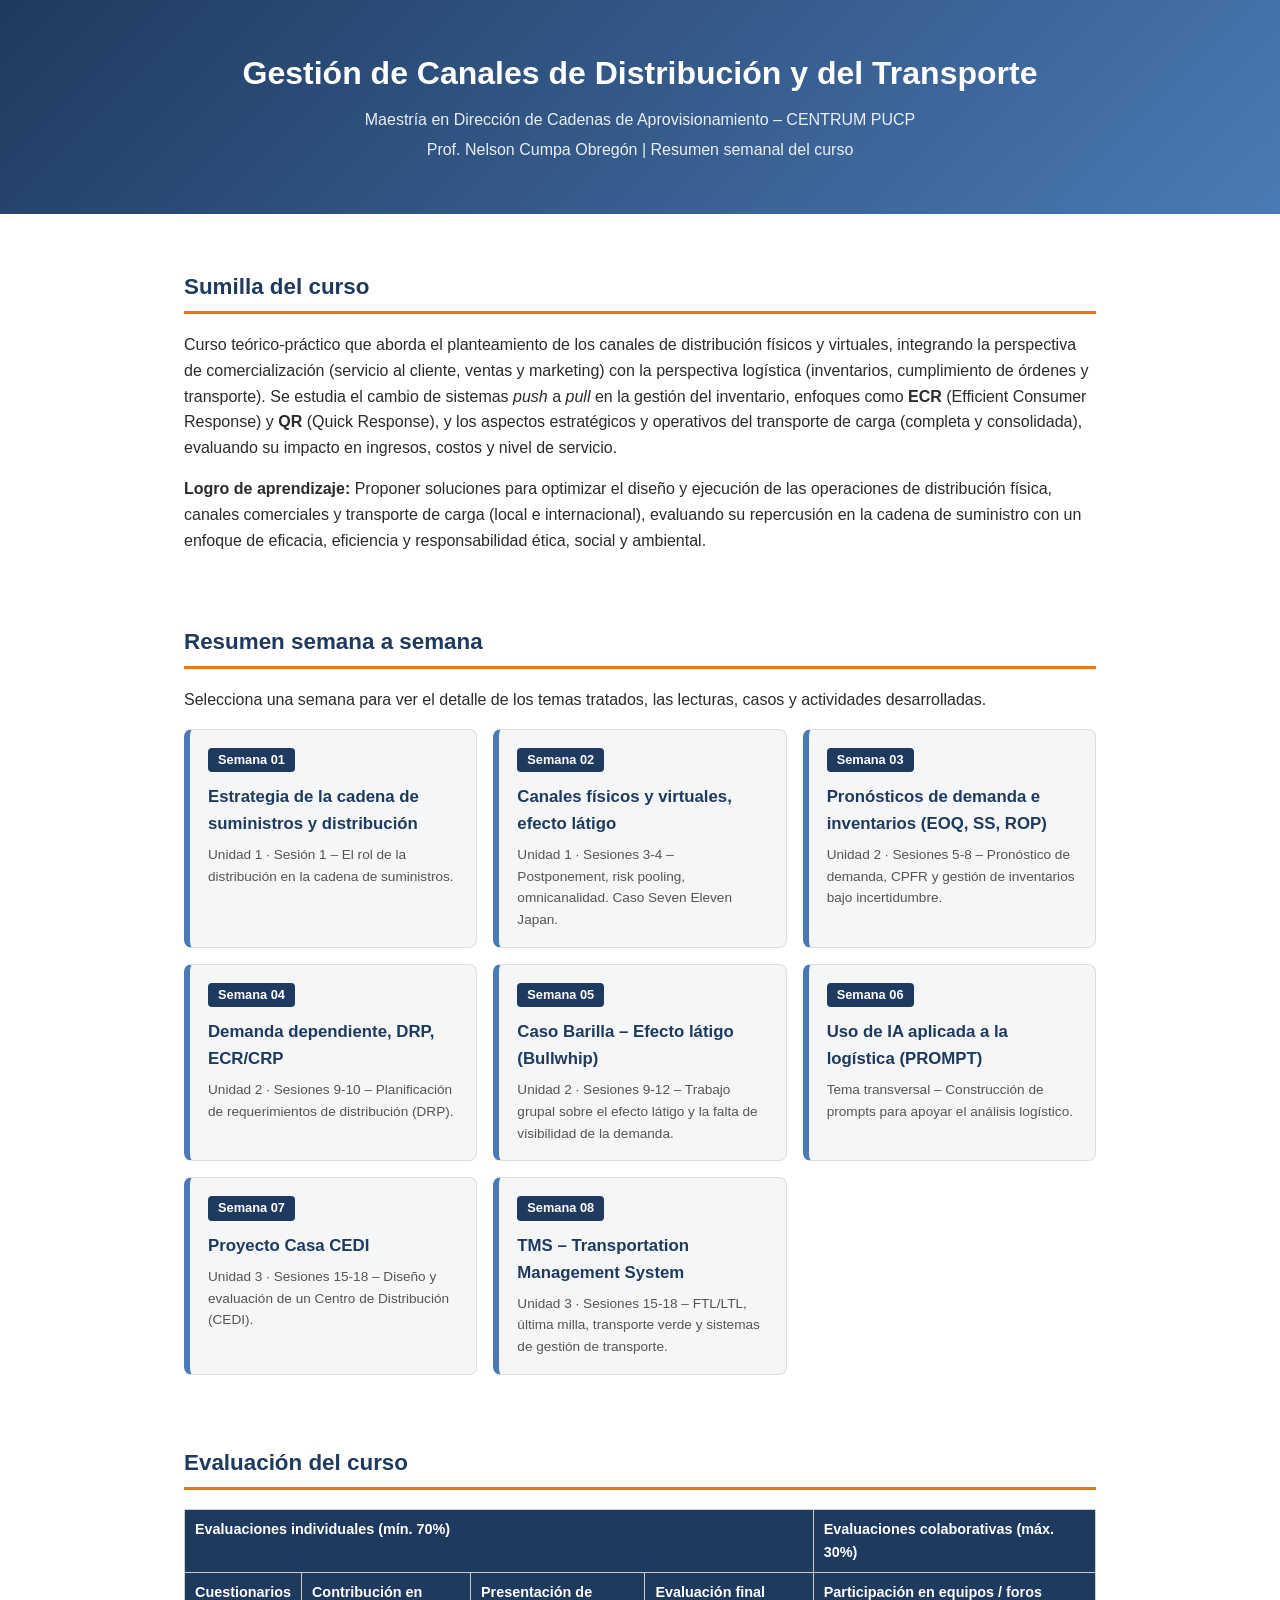
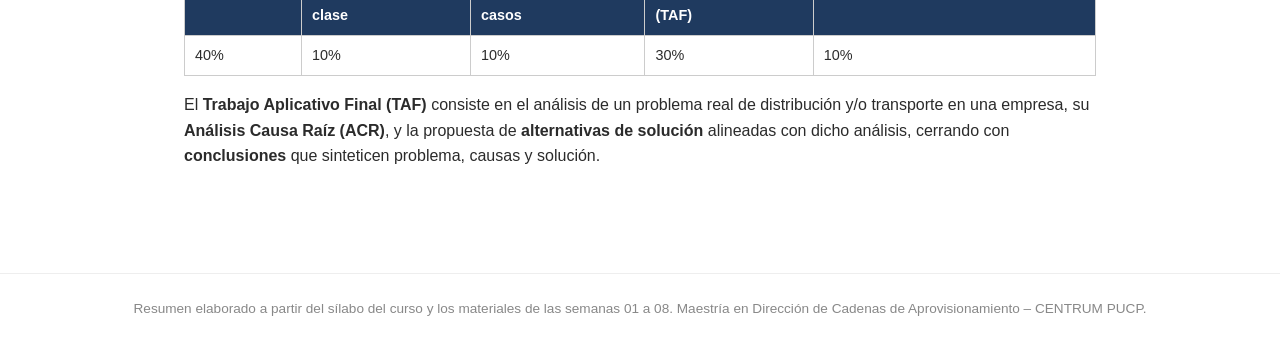
==== index.html @ 8bedac2d "Crear sitio de resumen semanal del curso (semanas 01-08) Página inicial con sumilla y enlaces a cada" ====
<!DOCTYPE html>
<html lang="es">
<head>
<meta charset="UTF-8">
<meta name="viewport" content="width=device-width, initial-scale=1.0">
<title>Gestión de Canales de Distribución y del Transporte – Resumen semanal</title>
<link rel="stylesheet" href="assets/style.css">
</head>
<body>

<header>
  <h1>Gestión de Canales de Distribución y del Transporte</h1>
  <p>Maestría en Dirección de Cadenas de Aprovisionamiento – CENTRUM PUCP</p>
  <p>Prof. Nelson Cumpa Obregón | Resumen semanal del curso</p>
</header>

<main>

<section id="sumilla">
  <h2>Sumilla del curso</h2>
  <p>
    Curso teórico-práctico que aborda el planteamiento de los canales de distribución físicos
    y virtuales, integrando la perspectiva de comercialización (servicio al cliente, ventas y
    marketing) con la perspectiva logística (inventarios, cumplimiento de órdenes y transporte).
    Se estudia el cambio de sistemas <em>push</em> a <em>pull</em> en la gestión del inventario,
    enfoques como <strong>ECR</strong> (Efficient Consumer Response) y <strong>QR</strong>
    (Quick Response), y los aspectos estratégicos y operativos del transporte de carga
    (completa y consolidada), evaluando su impacto en ingresos, costos y nivel de servicio.
  </p>
  <p><strong>Logro de aprendizaje:</strong> Proponer soluciones para optimizar el diseño y
  ejecución de las operaciones de distribución física, canales comerciales y transporte de
  carga (local e internacional), evaluando su repercusión en la cadena de suministro con un
  enfoque de eficacia, eficiencia y responsabilidad ética, social y ambiental.</p>
</section>

<section id="semanas">
  <h2>Resumen semana a semana</h2>
  <p>Selecciona una semana para ver el detalle de los temas tratados, las lecturas, casos y
  actividades desarrolladas.</p>

  <div class="semanas-grid">
    <a class="semana-card" href="semanas/semana-01.html">
      <span class="num">Semana 01</span>
      <h3>Estrategia de la cadena de suministros y distribución</h3>
      <p>Unidad 1 · Sesión 1 – El rol de la distribución en la cadena de suministros.</p>
    </a>
    <a class="semana-card" href="semanas/semana-02.html">
      <span class="num">Semana 02</span>
      <h3>Canales físicos y virtuales, efecto látigo</h3>
      <p>Unidad 1 · Sesiones 3-4 – Postponement, risk pooling, omnicanalidad. Caso Seven Eleven Japan.</p>
    </a>
    <a class="semana-card" href="semanas/semana-03.html">
      <span class="num">Semana 03</span>
      <h3>Pronósticos de demanda e inventarios (EOQ, SS, ROP)</h3>
      <p>Unidad 2 · Sesiones 5-8 – Pronóstico de demanda, CPFR y gestión de inventarios bajo incertidumbre.</p>
    </a>
    <a class="semana-card" href="semanas/semana-04.html">
      <span class="num">Semana 04</span>
      <h3>Demanda dependiente, DRP, ECR/CRP</h3>
      <p>Unidad 2 · Sesiones 9-10 – Planificación de requerimientos de distribución (DRP).</p>
    </a>
    <a class="semana-card" href="semanas/semana-05.html">
      <span class="num">Semana 05</span>
      <h3>Caso Barilla – Efecto látigo (Bullwhip)</h3>
      <p>Unidad 2 · Sesiones 9-12 – Trabajo grupal sobre el efecto látigo y la falta de visibilidad de la demanda.</p>
    </a>
    <a class="semana-card" href="semanas/semana-06.html">
      <span class="num">Semana 06</span>
      <h3>Uso de IA aplicada a la logística (PROMPT)</h3>
      <p>Tema transversal – Construcción de prompts para apoyar el análisis logístico.</p>
    </a>
    <a class="semana-card" href="semanas/semana-07.html">
      <span class="num">Semana 07</span>
      <h3>Proyecto Casa CEDI</h3>
      <p>Unidad 3 · Sesiones 15-18 – Diseño y evaluación de un Centro de Distribución (CEDI).</p>
    </a>
    <a class="semana-card" href="semanas/semana-08.html">
      <span class="num">Semana 08</span>
      <h3>TMS – Transportation Management System</h3>
      <p>Unidad 3 · Sesiones 15-18 – FTL/LTL, última milla, transporte verde y sistemas de gestión de transporte.</p>
    </a>
  </div>
</section>

<section id="evaluacion">
  <h2>Evaluación del curso</h2>
  <table>
    <tr>
      <th colspan="4">Evaluaciones individuales (mín. 70%)</th>
      <th>Evaluaciones colaborativas (máx. 30%)</th>
    </tr>
    <tr>
      <th>Cuestionarios</th>
      <th>Contribución en clase</th>
      <th>Presentación de casos</th>
      <th>Evaluación final (TAF)</th>
      <th>Participación en equipos / foros</th>
    </tr>
    <tr>
      <td>40%</td>
      <td>10%</td>
      <td>10%</td>
      <td>30%</td>
      <td>10%</td>
    </tr>
  </table>
  <p>
    El <strong>Trabajo Aplicativo Final (TAF)</strong> consiste en el análisis de un problema real
    de distribución y/o transporte en una empresa, su <strong>Análisis Causa Raíz (ACR)</strong>,
    y la propuesta de <strong>alternativas de solución</strong> alineadas con dicho análisis,
    cerrando con <strong>conclusiones</strong> que sinteticen problema, causas y solución.
  </p>
</section>

</main>

<footer>
  Resumen elaborado a partir del sílabo del curso y los materiales de las semanas 01 a 08.
  Maestría en Dirección de Cadenas de Aprovisionamiento – CENTRUM PUCP.
</footer>

</body>
</html>
---- assets/style.css ----
:root{
  --azul: #1f3a5f;
  --azul-claro: #4a7ab5;
  --gris: #f4f6f8;
  --texto: #2b2b2b;
  --acento: #e07a1f;
}
* { box-sizing: border-box; }
body {
  font-family: "Segoe UI", Helvetica, Arial, sans-serif;
  color: var(--texto);
  line-height: 1.6;
  margin: 0;
  background: #ffffff;
}
header {
  background: linear-gradient(135deg, var(--azul) 0%, var(--azul-claro) 100%);
  color: #fff;
  padding: 48px 24px;
  text-align: center;
}
header h1 {
  margin: 0 0 8px;
  font-size: 2rem;
}
header p {
  margin: 4px 0;
  font-size: 1rem;
  opacity: 0.9;
}
nav {
  background: var(--gris);
  padding: 14px 24px;
  text-align: center;
  border-bottom: 1px solid #ddd;
  position: sticky;
  top: 0;
  z-index: 10;
}
nav a {
  margin: 0 10px;
  color: var(--azul);
  text-decoration: none;
  font-weight: 600;
  font-size: 0.9rem;
}
nav a:hover { text-decoration: underline; }
main {
  max-width: 960px;
  margin: 0 auto;
  padding: 24px;
}
section {
  margin-bottom: 40px;
  padding-top: 12px;
}
h2 {
  color: var(--azul);
  border-bottom: 3px solid var(--acento);
  padding-bottom: 6px;
  font-size: 1.4rem;
}
h3 {
  color: var(--azul-claro);
  margin-top: 24px;
  font-size: 1.15rem;
}
.unidad {
  background: var(--gris);
  border-left: 6px solid var(--azul-claro);
  border-radius: 6px;
  padding: 16px 20px;
  margin-bottom: 20px;
}
.unidad h3 {
  margin-top: 0;
}
.meta {
  font-size: 0.85rem;
  color: #666;
  font-style: italic;
  margin-bottom: 8px;
}
ul {
  padding-left: 22px;
}
li { margin-bottom: 4px; }
table {
  width: 100%;
  border-collapse: collapse;
  margin: 16px 0;
  font-size: 0.9rem;
}
th, td {
  border: 1px solid #ccc;
  padding: 8px 10px;
  text-align: left;
  vertical-align: top;
}
th {
  background: var(--azul);
  color: #fff;
}
tr:nth-child(even) { background: var(--gris); }
.caso {
  background: #fff7ec;
  border: 1px solid #f0d6b0;
  border-radius: 6px;
  padding: 12px 16px;
  margin: 10px 0;
}
.caso strong { color: var(--acento); }
.lectura {
  background: #eef3f9;
  border: 1px solid #cdddee;
  border-radius: 6px;
  padding: 12px 16px;
  margin: 10px 0;
  font-size: 0.92rem;
}
.lectura strong { color: var(--azul); }
.tag {
  display: inline-block;
  background: var(--azul-claro);
  color: #fff;
  border-radius: 4px;
  padding: 2px 8px;
  font-size: 0.75rem;
  margin-right: 6px;
  margin-bottom: 4px;
}
footer {
  text-align: center;
  padding: 24px;
  font-size: 0.85rem;
  color: #888;
  border-top: 1px solid #eee;
  margin-top: 40px;
}

/* Página de inicio: tarjetas de semanas */
.semanas-grid {
  display: grid;
  grid-template-columns: repeat(auto-fill, minmax(220px, 1fr));
  gap: 16px;
  margin-top: 16px;
}
.semana-card {
  display: block;
  background: var(--gris);
  border: 1px solid #ddd;
  border-left: 6px solid var(--azul-claro);
  border-radius: 8px;
  padding: 16px 18px;
  text-decoration: none;
  color: var(--texto);
  transition: transform .15s ease, box-shadow .15s ease, border-color .15s ease;
}
.semana-card:hover {
  transform: translateY(-2px);
  box-shadow: 0 4px 12px rgba(0,0,0,0.08);
  border-left-color: var(--acento);
}
.semana-card .num {
  display: inline-block;
  color: #fff;
  background: var(--azul);
  border-radius: 4px;
  padding: 2px 10px;
  font-size: 0.8rem;
  font-weight: 700;
  margin-bottom: 8px;
}
.semana-card h3 {
  margin: 4px 0 6px;
  font-size: 1.05rem;
  color: var(--azul);
}
.semana-card p {
  margin: 0;
  font-size: 0.85rem;
  color: #555;
}
.semana-nav {
  display: flex;
  justify-content: space-between;
  margin-top: 32px;
  font-size: 0.9rem;
}
.semana-nav a {
  color: var(--azul);
  text-decoration: none;
  font-weight: 600;
}
.semana-nav a:hover { text-decoration: underline; }
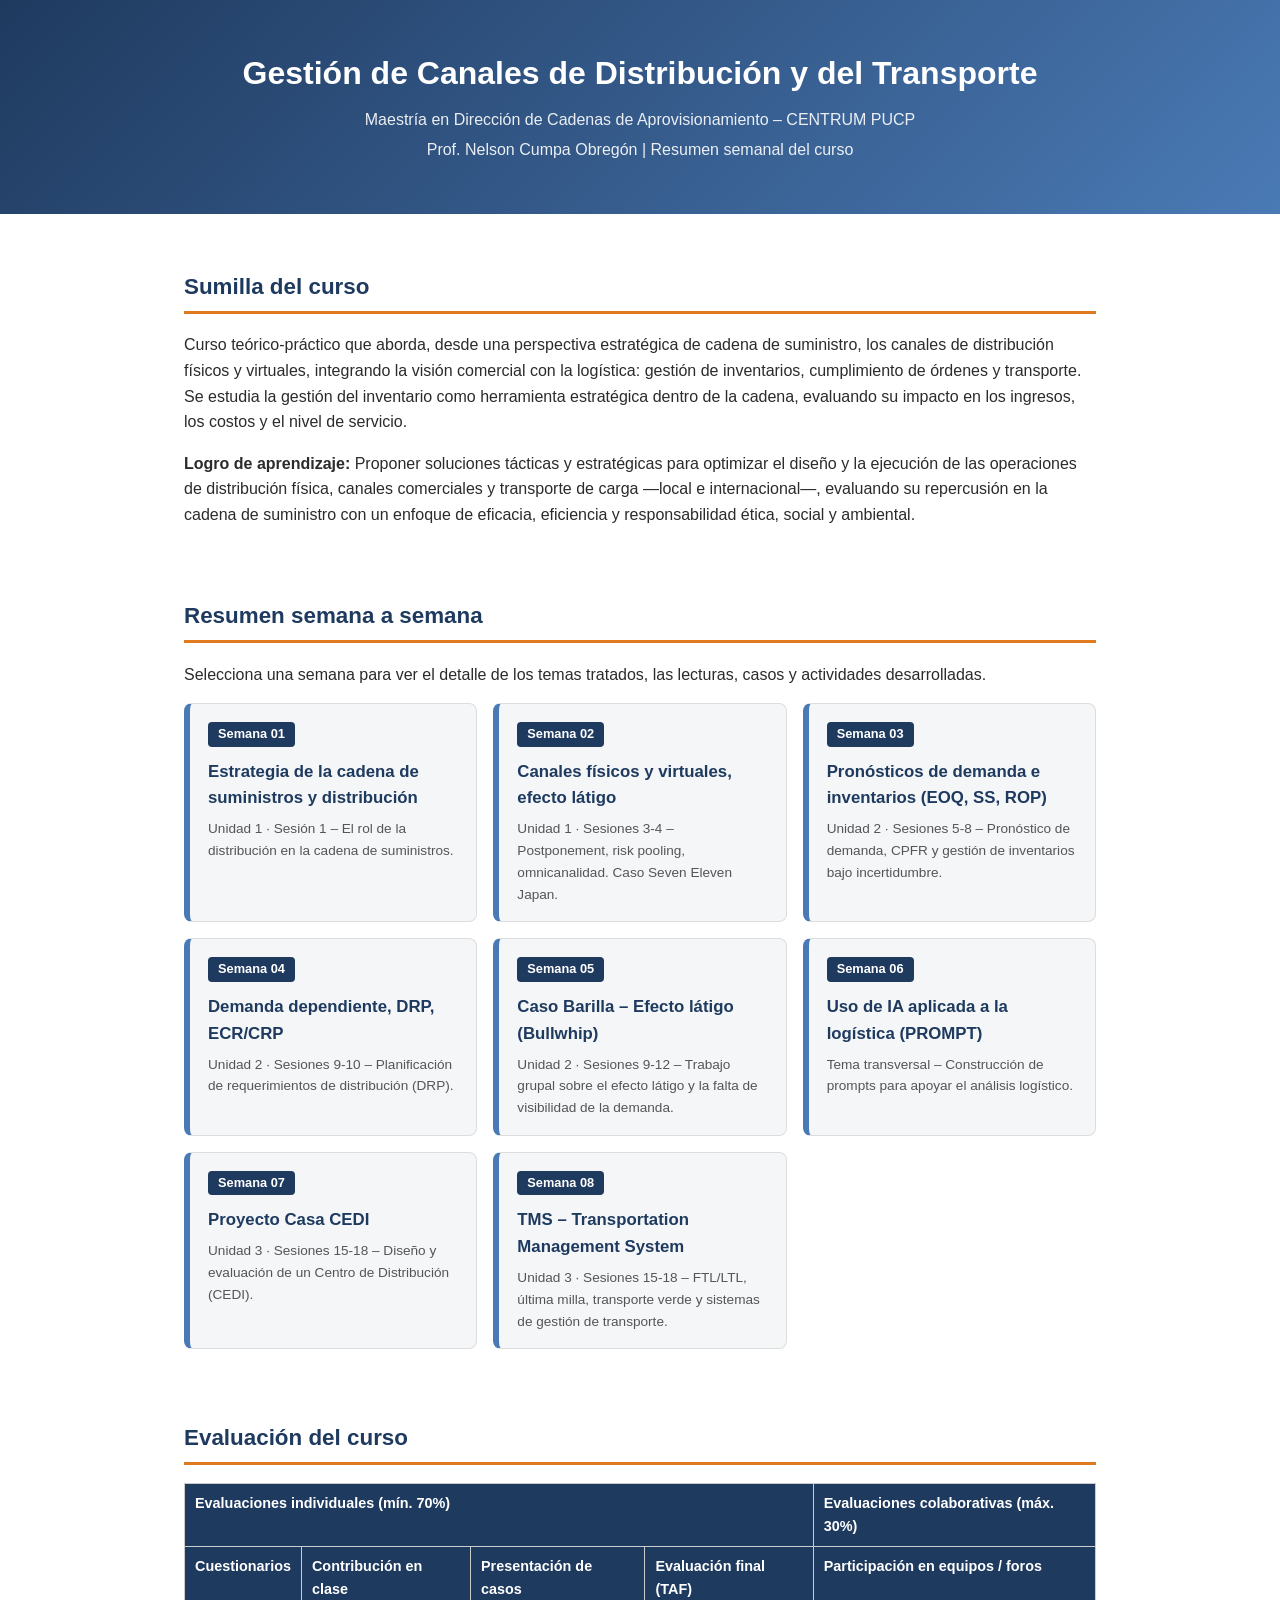
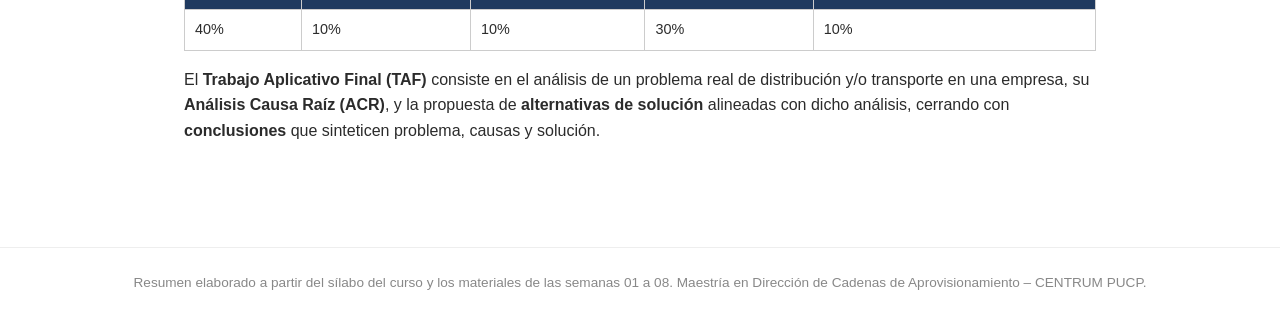
==== commit 5d6d61b2: "Actualizar sumilla y logro de aprendizaje en la página inicial" ====
--- a/index.html
+++ b/index.html
@@ -19,18 +19,17 @@
 <section id="sumilla">
   <h2>Sumilla del curso</h2>
   <p>
-    Curso teórico-práctico que aborda el planteamiento de los canales de distribución físicos
-    y virtuales, integrando la perspectiva de comercialización (servicio al cliente, ventas y
-    marketing) con la perspectiva logística (inventarios, cumplimiento de órdenes y transporte).
-    Se estudia el cambio de sistemas <em>push</em> a <em>pull</em> en la gestión del inventario,
-    enfoques como <strong>ECR</strong> (Efficient Consumer Response) y <strong>QR</strong>
-    (Quick Response), y los aspectos estratégicos y operativos del transporte de carga
-    (completa y consolidada), evaluando su impacto en ingresos, costos y nivel de servicio.
+    Curso teórico-práctico que aborda, desde una perspectiva estratégica de cadena de suministro,
+    los canales de distribución físicos y virtuales, integrando la visión comercial con la
+    logística: gestión de inventarios, cumplimiento de órdenes y transporte. Se estudia la
+    gestión del inventario como herramienta estratégica dentro de la cadena, evaluando su
+    impacto en los ingresos, los costos y el nivel de servicio.
   </p>
-  <p><strong>Logro de aprendizaje:</strong> Proponer soluciones para optimizar el diseño y
-  ejecución de las operaciones de distribución física, canales comerciales y transporte de
-  carga (local e internacional), evaluando su repercusión en la cadena de suministro con un
-  enfoque de eficacia, eficiencia y responsabilidad ética, social y ambiental.</p>
+  <p><strong>Logro de aprendizaje:</strong> Proponer soluciones tácticas y estratégicas para
+  optimizar el diseño y la ejecución de las operaciones de distribución física, canales
+  comerciales y transporte de carga —local e internacional—, evaluando su repercusión en la
+  cadena de suministro con un enfoque de eficacia, eficiencia y responsabilidad ética, social
+  y ambiental.</p>
 </section>
 
 <section id="semanas">
